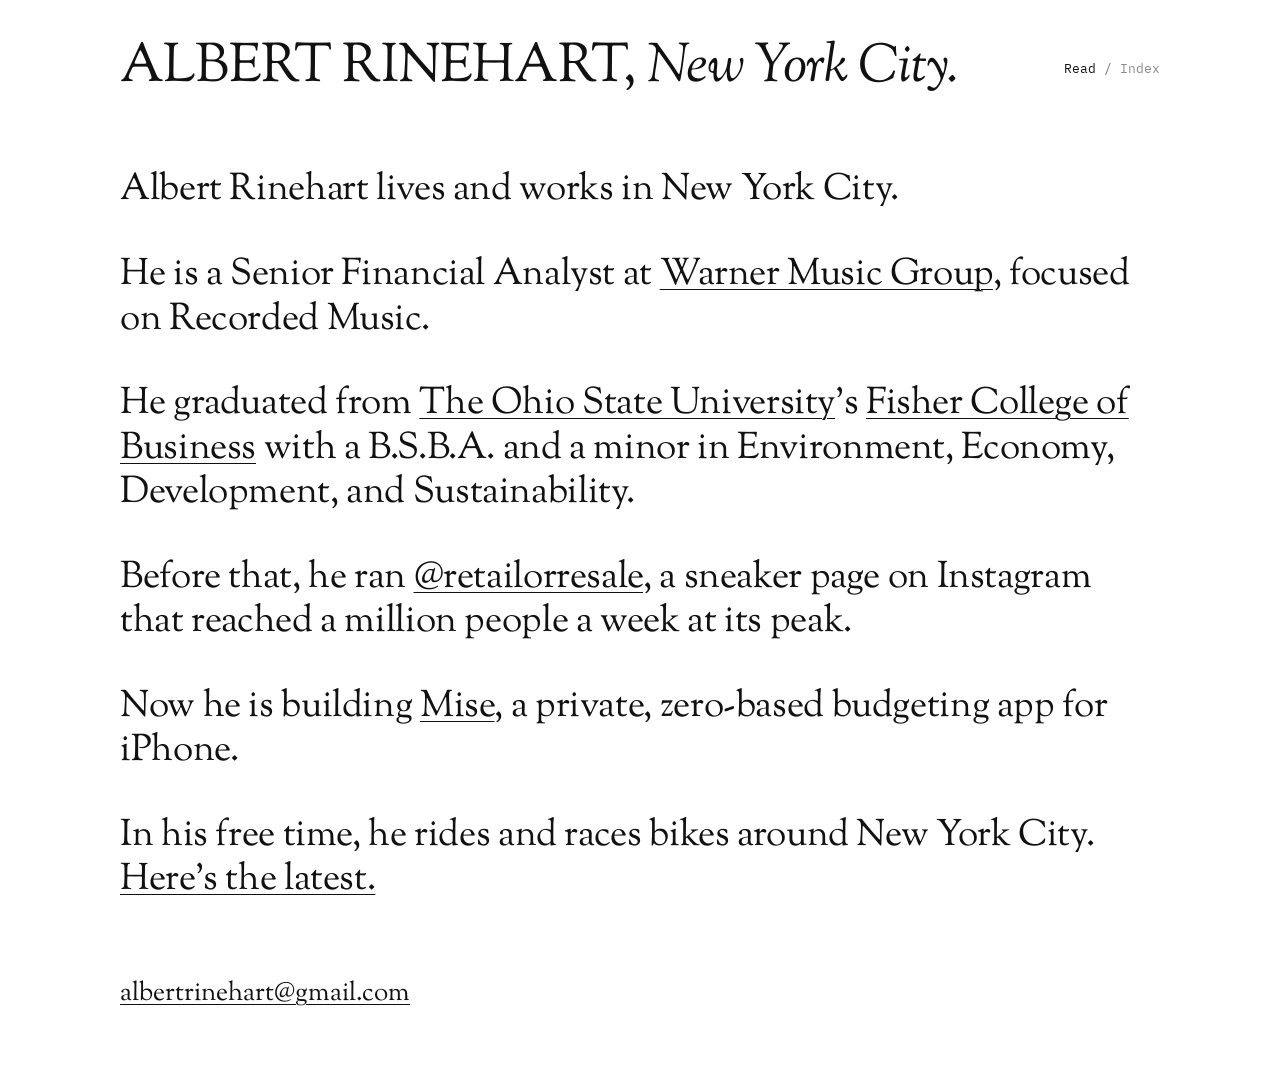
==== index.html @ 3e0a6a21 "Initial site Co-Authored-By: Claude Opus 5.5 <noreply@anthropic.com>" ====
<!doctype html>
<html lang="en">
<head>
  <meta charset="utf-8">
  <meta name="viewport" content="width=device-width, initial-scale=1">
  <title>Albert Rinehart</title>
  <meta name="description" content="Albert Rinehart lives and works in New York City. Senior Financial Analyst at Warner Music Group, builder of Mise, and cyclist.">
  <meta property="og:title" content="Albert Rinehart">
  <meta property="og:description" content="Albert Rinehart lives and works in New York City.">
  <meta property="og:url" content="https://albertrinehart.com/">
  <meta name="theme-color" content="#FFFFFF">
  <link rel="canonical" href="https://albertrinehart.com/">
  <link rel="preconnect" href="https://fonts.googleapis.com">
  <link rel="preconnect" href="https://fonts.gstatic.com" crossorigin>
  <link href="https://fonts.googleapis.com/css2?family=Sorts+Mill+Goudy:ital@0;1&family=IBM+Plex+Mono:wght@400;500&display=swap" rel="stylesheet">
  <link rel="stylesheet" href="/assets/styles.css">
  <script src="/assets/main.js" defer></script>
</head>
<body class="toggleable">
  <div class="wrap">

    <header class="site-header">
      <a class="wordmark" href="/">ALBERT RINEHART, <span class="italic">New York City.</span></a>
      <button type="button" class="toggle" id="toggle" aria-label="Toggle between Read and Index views" aria-pressed="false">
        <span class="read-label">Read</span><span class="muted">/</span><span class="index-label">Index</span>
      </button>
    </header>

    <!-- READ VIEW -->
    <main class="view-read">
      <div class="blurb">
        <p>Albert Rinehart lives and works in New York City.</p>
        <p>He is a Senior Financial Analyst at <a href="https://www.wmg.com" target="_blank" rel="noopener">Warner Music Group</a>, focused on Recorded Music.</p>
        <p>He graduated from <a href="https://www.osu.edu" target="_blank" rel="noopener">The Ohio State University</a>’s <a href="https://fisher.osu.edu" target="_blank" rel="noopener">Fisher College of Business</a> with a B.S.B.A. and a minor in Environment, Economy, Development, and Sustainability.</p>
        <p>Before that, he ran <a href="https://www.instagram.com/retailorresale/" target="_blank" rel="noopener">@retailorresale</a>, a sneaker page on Instagram that reached a million people a week at its peak.</p>
        <p>Now he is building <a href="/mise/">Mise</a>, a private, zero-based budgeting app for iPhone.</p>
        <p>In his free time, he rides and races bikes around New York City. <span class="fake-link">Here’s the latest.</span></p>
      </div>
    </main>

    <!-- INDEX VIEW -->
    <main class="view-index index-main">

      <section class="row-section">
        <h2 class="label">Work</h2>
        <div class="rows">
          <div class="row"><span>Senior Financial Analyst, <a class="italic" href="https://www.wmg.com" target="_blank" rel="noopener">Warner Music Group</a></span><span class="meta">Dec 2025–Now</span></div>
          <div class="row"><span>Financial Analyst, <a class="italic" href="https://www.wmg.com" target="_blank" rel="noopener">Warner Music Group</a></span><span class="meta">2024–2025</span></div>
          <div class="row"><span>Accountant I, <a class="italic" href="https://www.express.com" target="_blank" rel="noopener">Express</a></span><span class="meta">2023–2024</span></div>
          <div class="row"><span>B.S.B.A., Finance, <a class="italic" href="https://fisher.osu.edu" target="_blank" rel="noopener">Ohio State, Fisher College of Business</a> <span class="muted">· Minor in Environment, Economy, Development, and Sustainability</span></span><span class="meta">2019–2023</span></div>
        </div>
      </section>

      <section class="row-section">
        <h2 class="label">Projects</h2>
        <div class="rows">
          <a class="row" href="/mise/"><span>Mise <span class="italic muted">— zero-based budgeting for iPhone. No bank connections; nothing leaves the phone.</span></span><span class="meta" style="color: var(--fg)">In progress</span></a>
          <a class="row" href="https://www.instagram.com/retailorresale/" target="_blank" rel="noopener"><span>@retailorresale <span class="italic muted">— a sneaker page on Instagram that reached a million people a week at its peak.</span></span><span class="meta">2018–2022</span></a>
          <div class="row"><span>albertrinehart.com <span class="italic muted">— this site. Rides sync from Strava every morning.</span></span><span class="meta">2026</span></div>
        </div>
      </section>

      <section class="row-section" id="rides">
        <h2 class="label">Rides</h2>
        <div class="rows">
          <div class="stats">
            <div class="stat"><span class="stat-value" data-count="all_miles">—</span><span class="stat-label">miles, all time</span></div>
            <div class="stat"><span class="stat-value" data-count="ytd_miles">—</span><span class="stat-label">miles this year</span></div>
            <div class="stat"><span class="stat-value" data-count="week_miles">—</span><span class="stat-label">miles this week</span></div>
            <div class="stat"><span class="stat-value" data-count="ytd_elevation_ft">—</span><span class="stat-label">feet climbed this year</span></div>
          </div>
          <div class="ride-list" id="ride-list"></div>
          <!-- Strava requires its official "Powered by Strava" logo where Strava data appears.
               Download it from https://developers.strava.com/guidelines/ and save as /assets/powered-by-strava.svg -->
          <div class="attribution">
            <img src="/assets/powered-by-strava.svg" alt="Powered by Strava" onerror="this.remove()">
            <span data-ride="updated"></span>
          </div>
        </div>
      </section>

      <section class="row-section">
        <h2 class="label">Elsewhere</h2>
        <div class="rows inline-links">
          <a href="https://www.linkedin.com/in/albertrinehart/" target="_blank" rel="noopener">LinkedIn</a>
          <a href="mailto:albertrinehart@gmail.com">Email</a>
        </div>
      </section>
    </main>

    <footer class="site-email">
      <a href="mailto:albertrinehart@gmail.com">albertrinehart@gmail.com</a>
    </footer>
  </div>
</body>
</html>
---- assets/styles.css ----
:root {
  --bg: #FFFFFF;
  --fg: #111111;
  --muted: #6B6B6B;
  --soft: #555555;
  --rule: #E6E6E6;
  --serif: 'Sorts Mill Goudy', Georgia, 'Times New Roman', serif;
  --mono: 'IBM Plex Mono', ui-monospace, Menlo, monospace;
}

body.index {
  --bg: #0E0E0E;
  --fg: #F2F2F2;
  --muted: #A3A3A3;
  --soft: #A3A3A3;
  --rule: #2E2E2E;
}

* { box-sizing: border-box; }

html, body {
  margin: 0;
  background: var(--bg);
  color: var(--fg);
  transition: background-color 0.25s ease, color 0.25s ease;
}

body {
  font-family: var(--serif);
  -webkit-font-smoothing: antialiased;
}

body.toggleable { cursor: pointer; }

a {
  color: inherit;
  text-decoration: underline;
  text-decoration-thickness: 1px;
  text-underline-offset: 0.14em;
}
a:hover { opacity: 0.6; }
a:focus-visible, button:focus-visible { outline: 2px solid currentColor; outline-offset: 3px; }

.mono { font-family: var(--mono); }
.muted { color: var(--muted); }
.soft { color: var(--soft); }
.italic { font-style: italic; }

.wrap {
  max-width: 1120px;
  margin: 0 auto;
  padding: 40px 40px 72px;
  display: flex;
  flex-direction: column;
  gap: 72px;
}

/* Header */
.site-header {
  display: flex;
  flex-wrap: wrap;
  justify-content: space-between;
  align-items: center;
  gap: 16px;
}
.wordmark {
  font-size: clamp(34px, 4.2vw, 54px);
  line-height: 1.05;
  letter-spacing: -0.015em;
  text-decoration: none;
}
.header-right {
  display: flex;
  align-items: center;
  gap: 20px;
  font-family: var(--mono);
  font-size: 13px;
}
.toggle {
  min-height: 44px;
  padding: 0;
  border: 0;
  background: transparent;
  color: inherit;
  cursor: pointer;
  display: flex;
  gap: 8px;
  align-items: center;
  font-family: var(--mono);
  font-size: 13px;
}
.toggle .read-label { color: var(--fg); }
.toggle .index-label { color: #8A8A8A; }
body.index .toggle .read-label { color: #6F6F6F; }
body.index .toggle .index-label { color: var(--fg); }

/* Views */
body.index .view-read { display: none; }
body:not(.index) .view-index { display: none; }

/* Read view */
.blurb {
  display: flex;
  flex-direction: column;
  gap: 40px;
  font-size: clamp(24px, 2.9vw, 38px);
  line-height: 1.2;
  letter-spacing: -0.01em;
}
.blurb p { margin: 0; }
.fake-link {
  text-decoration: underline;
  text-decoration-thickness: 1px;
  text-underline-offset: 0.14em;
}

.details {
  display: flex;
  flex-wrap: wrap;
  gap: 40px 64px;
  padding-top: 32px;
  border-top: 1px solid var(--rule);
  font-size: 19px;
  line-height: 1.5;
}
.details > div {
  flex: 1 1 200px;
  display: flex;
  flex-direction: column;
  gap: 4px;
}

.label {
  margin: 0 0 8px;
  font-family: var(--mono);
  font-size: 12px;
  font-weight: 500;
  letter-spacing: 0.06em;
  text-transform: uppercase;
  color: var(--muted);
}

/* Index view */
.index-main {
  display: flex;
  flex-direction: column;
  gap: 56px;
  font-size: 20px;
  line-height: 1.45;
}
.row-section {
  display: flex;
  flex-wrap: wrap;
  gap: 12px 40px;
}
.row-section > .label {
  flex: 1 1 160px;
  margin: 0;
  padding-top: 6px;
}
.row-section > .rows {
  flex: 999 1 520px;
  min-width: 0;
  display: flex;
  flex-direction: column;
}
.row {
  display: flex;
  flex-wrap: wrap;
  justify-content: space-between;
  gap: 4px 24px;
  padding: 14px 0;
  border-bottom: 1px solid var(--rule);
  text-decoration: none;
}
.row:last-child { border-bottom: 0; }
.row .meta {
  font-family: var(--mono);
  font-size: 13px;
  color: var(--muted);
}
.stack { display: flex; flex-direction: column; gap: 6px; }
.stack p { margin: 0; }
.inline-links { display: flex; flex-wrap: wrap; gap: 8px 28px; }

.stats { display: flex; flex-wrap: wrap; gap: 24px 48px; margin-bottom: 20px; }
.stat { display: flex; flex-direction: column; }
.stat-value { font-size: 48px; line-height: 1.1; font-variant-numeric: tabular-nums; min-width: 3ch; }
.stat-label { font-family: var(--mono); font-size: 12px; color: var(--muted); }

.ride-list { display: flex; flex-direction: column; }
.ride {
  display: flex;
  flex-wrap: wrap;
  justify-content: space-between;
  gap: 4px 24px;
  padding: 12px 0;
  border-top: 1px solid var(--rule);
}
.ride .meta { font-family: var(--mono); font-size: 13px; color: var(--muted); }
.view-on-strava { font-weight: 600; }

.attribution {
  margin-top: 16px;
  display: flex;
  align-items: center;
  gap: 12px;
  font-family: var(--mono);
  font-size: 12px;
  color: var(--muted);
}
.attribution img { height: 16px; width: auto; }

/* Footer */
.site-email { font-size: clamp(20px, 2.2vw, 26px); }

.site-footer {
  display: flex;
  flex-wrap: wrap;
  justify-content: space-between;
  gap: 8px 24px;
  font-family: var(--mono);
  font-size: 12px;
  color: var(--muted);
}

/* Project pages */
.project-hero { display: flex; flex-direction: column; gap: 20px; }
.project-title {
  margin: 0;
  font-size: clamp(80px, 12vw, 160px);
  font-weight: 400;
  line-height: 0.9;
  letter-spacing: -0.03em;
}
.project-sub {
  margin: 0;
  max-width: 820px;
  font-size: clamp(28px, 3.4vw, 44px);
  line-height: 1.15;
  font-style: italic;
}
.overview {
  display: flex;
  flex-wrap: wrap;
  gap: 24px 48px;
  padding: 24px 0;
  border-top: 1px solid var(--rule);
  border-bottom: 1px solid var(--rule);
}
.overview > div { flex: 1 1 180px; display: flex; flex-direction: column; gap: 4px; }
.overview .value { font-size: 20px; }
.screens { display: flex; flex-wrap: wrap; gap: 24px; justify-content: space-between; }
.screen {
  flex: 1 1 240px;
  max-width: 340px;
  aspect-ratio: 9 / 19.5;
  border-radius: 40px;
  background: #F4F3F0;
  border: 1px solid var(--rule);
  overflow: hidden;
  display: flex;
  align-items: center;
  justify-content: center;
  font-family: var(--mono);
  font-size: 12px;
  color: var(--muted);
}
.screen img { width: 100%; height: 100%; object-fit: cover; }
.prose {
  display: flex;
  flex-direction: column;
  gap: 16px;
  font-size: clamp(22px, 2.2vw, 28px);
  line-height: 1.3;
}
.prose p { margin: 0; }
.feature {
  display: flex;
  flex-wrap: wrap;
  gap: 4px 24px;
  padding: 16px 0;
  border-top: 1px solid var(--rule);
}
.feature:last-child { border-bottom: 1px solid var(--rule); }
.feature > :first-child { flex: 1 1 200px; }
.feature > :last-child { flex: 2 1 320px; color: var(--soft); font-style: italic; }

@media (max-width: 640px) {
  .wrap { padding: 24px 20px 56px; gap: 48px; }
  .wordmark { font-size: 30px; }
  .blurb { gap: 28px; }
}

@media (prefers-reduced-motion: reduce) {
  html, body { transition: none; }
}
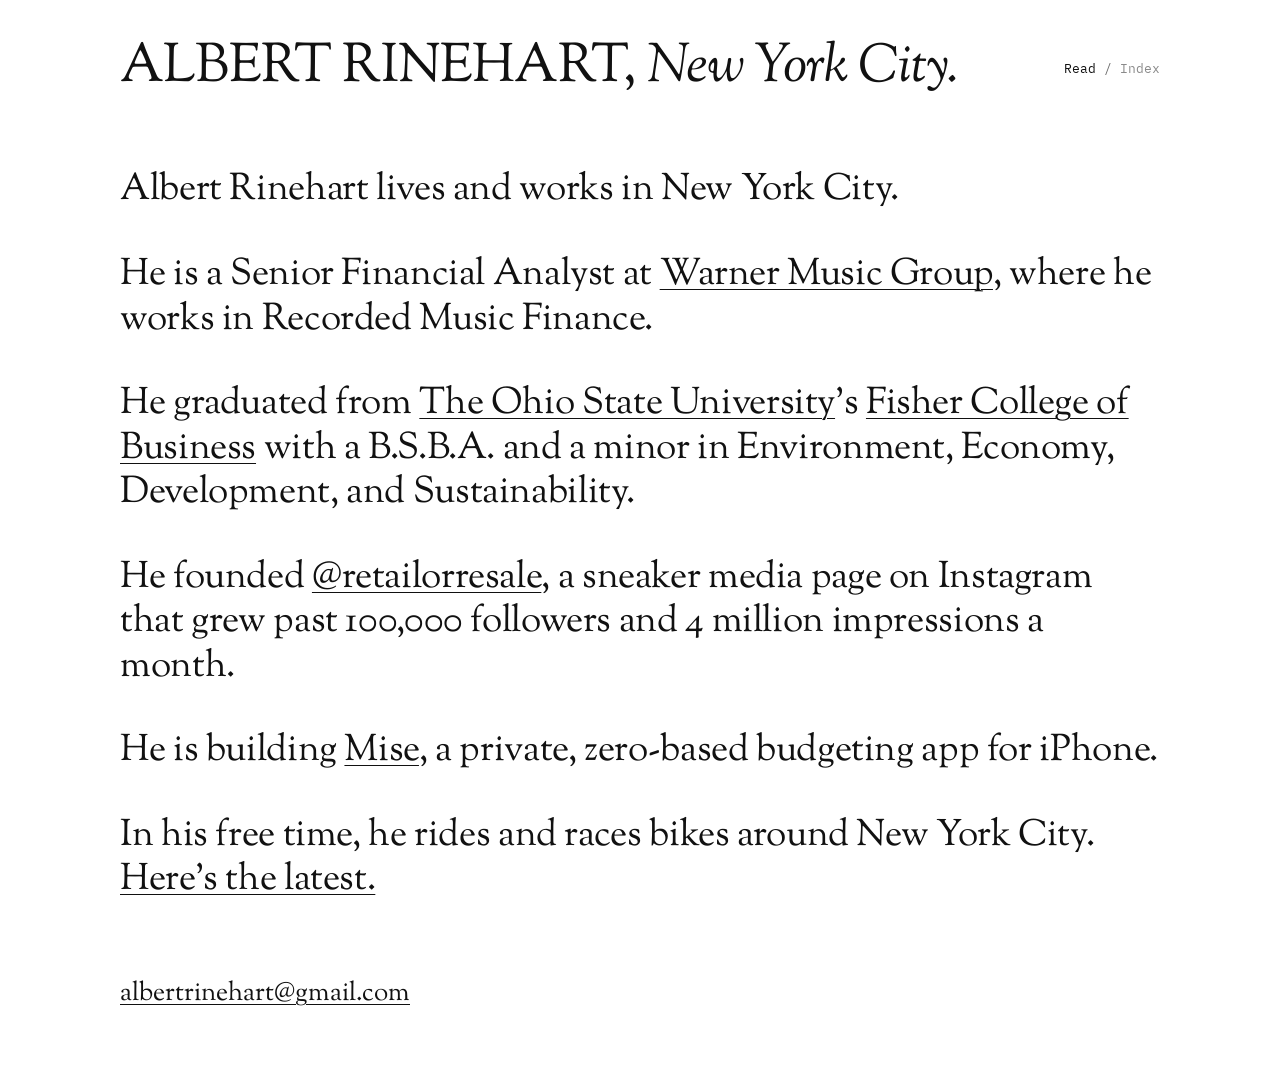
==== commit bb16693b: "Update home page copy: Recorded Music Finance, @retailorresale reach Co-Authored-By: Claude Opus 5.5" ====
--- a/index.html
+++ b/index.html
@@ -30,10 +30,10 @@
     <main class="view-read">
       <div class="blurb">
         <p>Albert Rinehart lives and works in New York City.</p>
-        <p>He is a Senior Financial Analyst at <a href="https://www.wmg.com" target="_blank" rel="noopener">Warner Music Group</a>, focused on Recorded Music.</p>
+        <p>He is a Senior Financial Analyst at <a href="https://www.wmg.com" target="_blank" rel="noopener">Warner Music Group</a>, where he works in Recorded Music Finance.</p>
         <p>He graduated from <a href="https://www.osu.edu" target="_blank" rel="noopener">The Ohio State University</a>’s <a href="https://fisher.osu.edu" target="_blank" rel="noopener">Fisher College of Business</a> with a B.S.B.A. and a minor in Environment, Economy, Development, and Sustainability.</p>
-        <p>Before that, he ran <a href="https://www.instagram.com/retailorresale/" target="_blank" rel="noopener">@retailorresale</a>, a sneaker page on Instagram that reached a million people a week at its peak.</p>
-        <p>Now he is building <a href="/mise/">Mise</a>, a private, zero-based budgeting app for iPhone.</p>
+        <p>He founded <a href="https://www.instagram.com/retailorresale/" target="_blank" rel="noopener">@retailorresale</a>, a sneaker media page on Instagram that grew past 100,000 followers and 4 million impressions a month.</p>
+        <p>He is building <a href="/mise/">Mise</a>, a private, zero-based budgeting app for iPhone.</p>
         <p>In his free time, he rides and races bikes around New York City. <span class="fake-link">Here’s the latest.</span></p>
       </div>
     </main>
@@ -55,7 +55,7 @@
         <h2 class="label">Projects</h2>
         <div class="rows">
           <a class="row" href="/mise/"><span>Mise <span class="italic muted">— zero-based budgeting for iPhone. No bank connections; nothing leaves the phone.</span></span><span class="meta" style="color: var(--fg)">In progress</span></a>
-          <a class="row" href="https://www.instagram.com/retailorresale/" target="_blank" rel="noopener"><span>@retailorresale <span class="italic muted">— a sneaker page on Instagram that reached a million people a week at its peak.</span></span><span class="meta">2018–2022</span></a>
+          <a class="row" href="https://www.instagram.com/retailorresale/" target="_blank" rel="noopener"><span>@retailorresale <span class="italic muted">— a sneaker media page on Instagram that grew past 100,000 followers and 4 million impressions a month.</span></span><span class="meta">2018–2022</span></a>
           <div class="row"><span>albertrinehart.com <span class="italic muted">— this site. Rides sync from Strava every morning.</span></span><span class="meta">2026</span></div>
         </div>
       </section>
--- a/assets/styles.css
+++ b/assets/styles.css
@@ -238,8 +238,15 @@
   max-width: 820px;
   font-size: clamp(28px, 3.4vw, 44px);
   line-height: 1.15;
+}
+.pronounce {
+  margin: 0;
+  font-size: clamp(20px, 2vw, 26px);
+  line-height: 1.3;
   font-style: italic;
-}
+  color: var(--soft);
+}
+.pronounce + .project-sub { margin-top: 12px; }
 .overview {
   display: flex;
   flex-wrap: wrap;
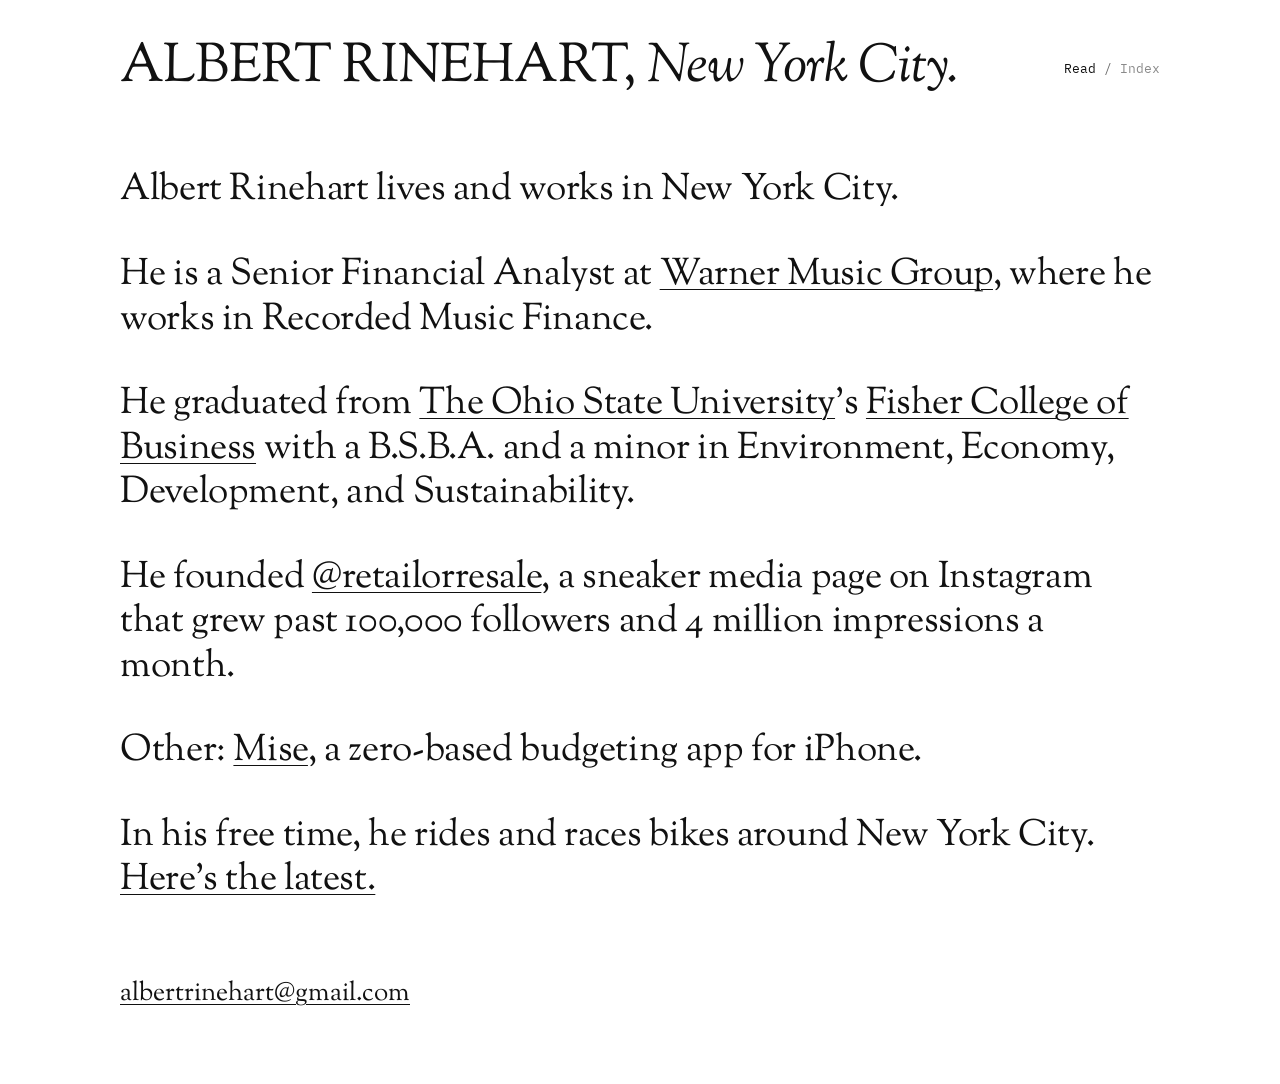
==== commit dd0f4866: "Reword the Mise line on the home page Co-Authored-By: Claude Opus 5.5 <noreply@anthropic.com>" ====
--- a/index.html
+++ b/index.html
@@ -33,7 +33,7 @@
         <p>He is a Senior Financial Analyst at <a href="https://www.wmg.com" target="_blank" rel="noopener">Warner Music Group</a>, where he works in Recorded Music Finance.</p>
         <p>He graduated from <a href="https://www.osu.edu" target="_blank" rel="noopener">The Ohio State University</a>’s <a href="https://fisher.osu.edu" target="_blank" rel="noopener">Fisher College of Business</a> with a B.S.B.A. and a minor in Environment, Economy, Development, and Sustainability.</p>
         <p>He founded <a href="https://www.instagram.com/retailorresale/" target="_blank" rel="noopener">@retailorresale</a>, a sneaker media page on Instagram that grew past 100,000 followers and 4 million impressions a month.</p>
-        <p>He is building <a href="/mise/">Mise</a>, a private, zero-based budgeting app for iPhone.</p>
+        <p>Other: <a href="/mise/">Mise</a>, a zero-based budgeting app for iPhone.</p>
         <p>In his free time, he rides and races bikes around New York City. <span class="fake-link">Here’s the latest.</span></p>
       </div>
     </main>
@@ -67,7 +67,8 @@
             <div class="stat"><span class="stat-value" data-count="all_miles">—</span><span class="stat-label">miles, all time</span></div>
             <div class="stat"><span class="stat-value" data-count="ytd_miles">—</span><span class="stat-label">miles this year</span></div>
             <div class="stat"><span class="stat-value" data-count="week_miles">—</span><span class="stat-label">miles this week</span></div>
-            <div class="stat"><span class="stat-value" data-count="ytd_elevation_ft">—</span><span class="stat-label">feet climbed this year</span></div>
+            <div class="stat"><span class="stat-value" data-count="all_elevation_ft">—</span><span class="stat-label">feet climbed, all time</span></div>
+            <div class="stat"><span class="stat-value" data-count="ytd_hours">—</span><span class="stat-label">hours this year</span></div>
           </div>
           <div class="ride-list" id="ride-list"></div>
           <!-- Strava requires its official "Powered by Strava" logo where Strava data appears.
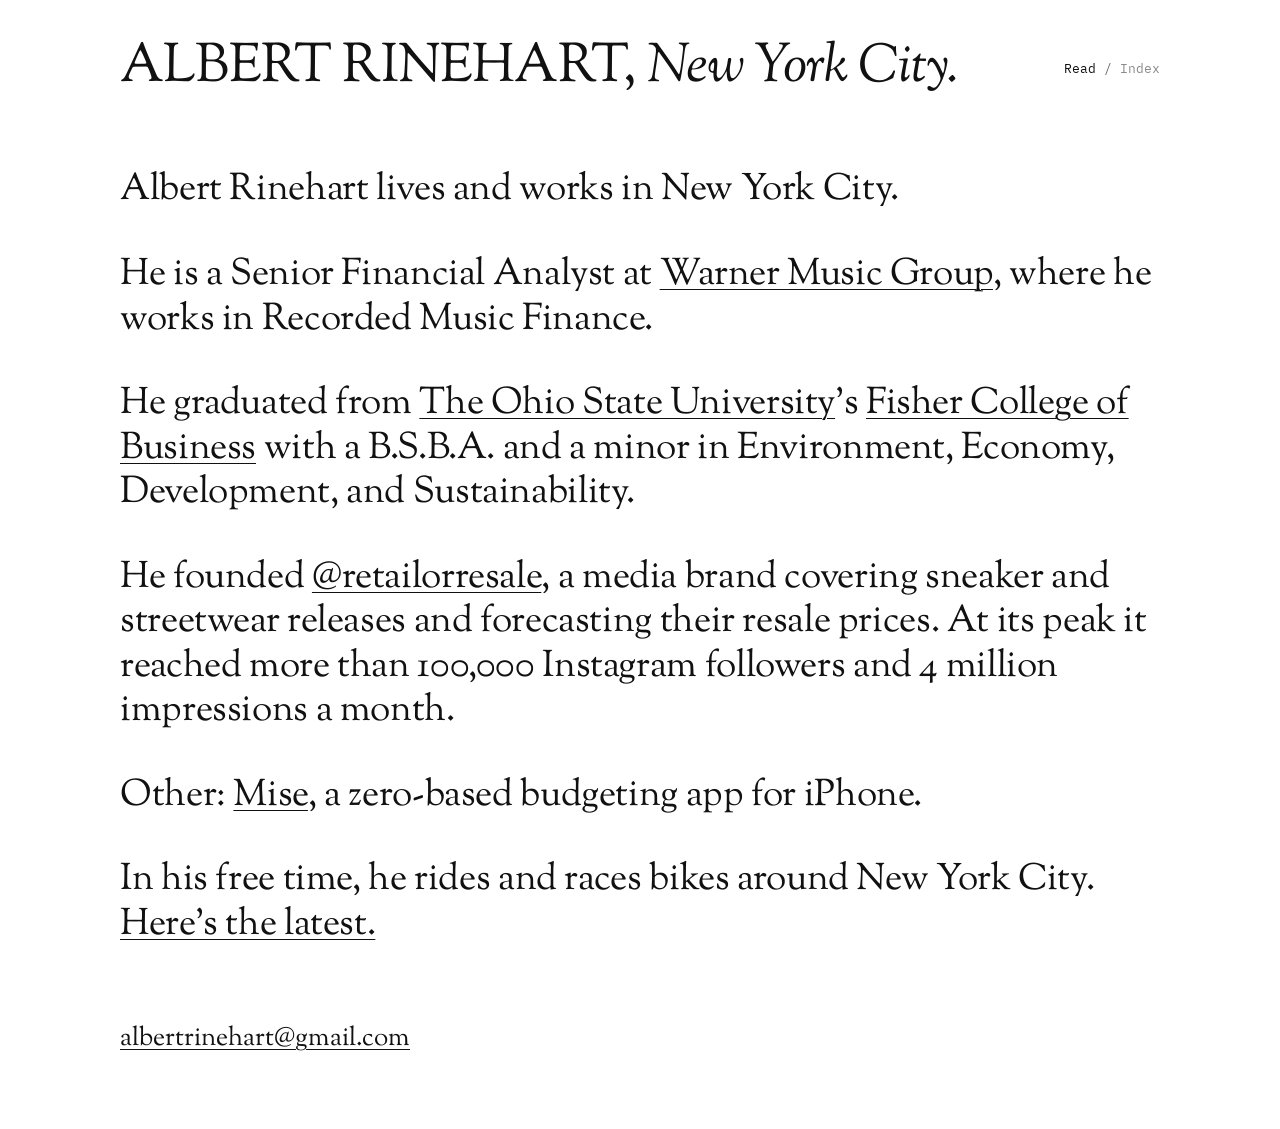
==== commit addef3d0: "Describe @retailorresale as a sneaker release and resale-price media brand Co-Authored-By: Claude Op" ====
--- a/index.html
+++ b/index.html
@@ -32,7 +32,7 @@
         <p>Albert Rinehart lives and works in New York City.</p>
         <p>He is a Senior Financial Analyst at <a href="https://www.wmg.com" target="_blank" rel="noopener">Warner Music Group</a>, where he works in Recorded Music Finance.</p>
         <p>He graduated from <a href="https://www.osu.edu" target="_blank" rel="noopener">The Ohio State University</a>’s <a href="https://fisher.osu.edu" target="_blank" rel="noopener">Fisher College of Business</a> with a B.S.B.A. and a minor in Environment, Economy, Development, and Sustainability.</p>
-        <p>He founded <a href="https://www.instagram.com/retailorresale/" target="_blank" rel="noopener">@retailorresale</a>, a sneaker media page on Instagram that grew past 100,000 followers and 4 million impressions a month.</p>
+        <p>He founded <a href="https://www.instagram.com/retailorresale/" target="_blank" rel="noopener">@retailorresale</a>, a media brand covering sneaker and streetwear releases and forecasting their resale prices. At its peak it reached more than 100,000 Instagram followers and 4 million impressions a month.</p>
         <p>Other: <a href="/mise/">Mise</a>, a zero-based budgeting app for iPhone.</p>
         <p>In his free time, he rides and races bikes around New York City. <span class="fake-link">Here’s the latest.</span></p>
       </div>
@@ -55,7 +55,7 @@
         <h2 class="label">Projects</h2>
         <div class="rows">
           <a class="row" href="/mise/"><span>Mise <span class="italic muted">— zero-based budgeting for iPhone. No bank connections; nothing leaves the phone.</span></span><span class="meta" style="color: var(--fg)">In progress</span></a>
-          <a class="row" href="https://www.instagram.com/retailorresale/" target="_blank" rel="noopener"><span>@retailorresale <span class="italic muted">— a sneaker media page on Instagram that grew past 100,000 followers and 4 million impressions a month.</span></span><span class="meta">2018–2022</span></a>
+          <a class="row" href="https://www.instagram.com/retailorresale/" target="_blank" rel="noopener"><span>@retailorresale <span class="italic muted">— a media brand covering sneaker releases and resale prices. 100,000+ followers at peak; 4 million impressions a month.</span></span><span class="meta">2018–2022</span></a>
           <div class="row"><span>albertrinehart.com <span class="italic muted">— this site. Rides sync from Strava every morning.</span></span><span class="meta">2026</span></div>
         </div>
       </section>
